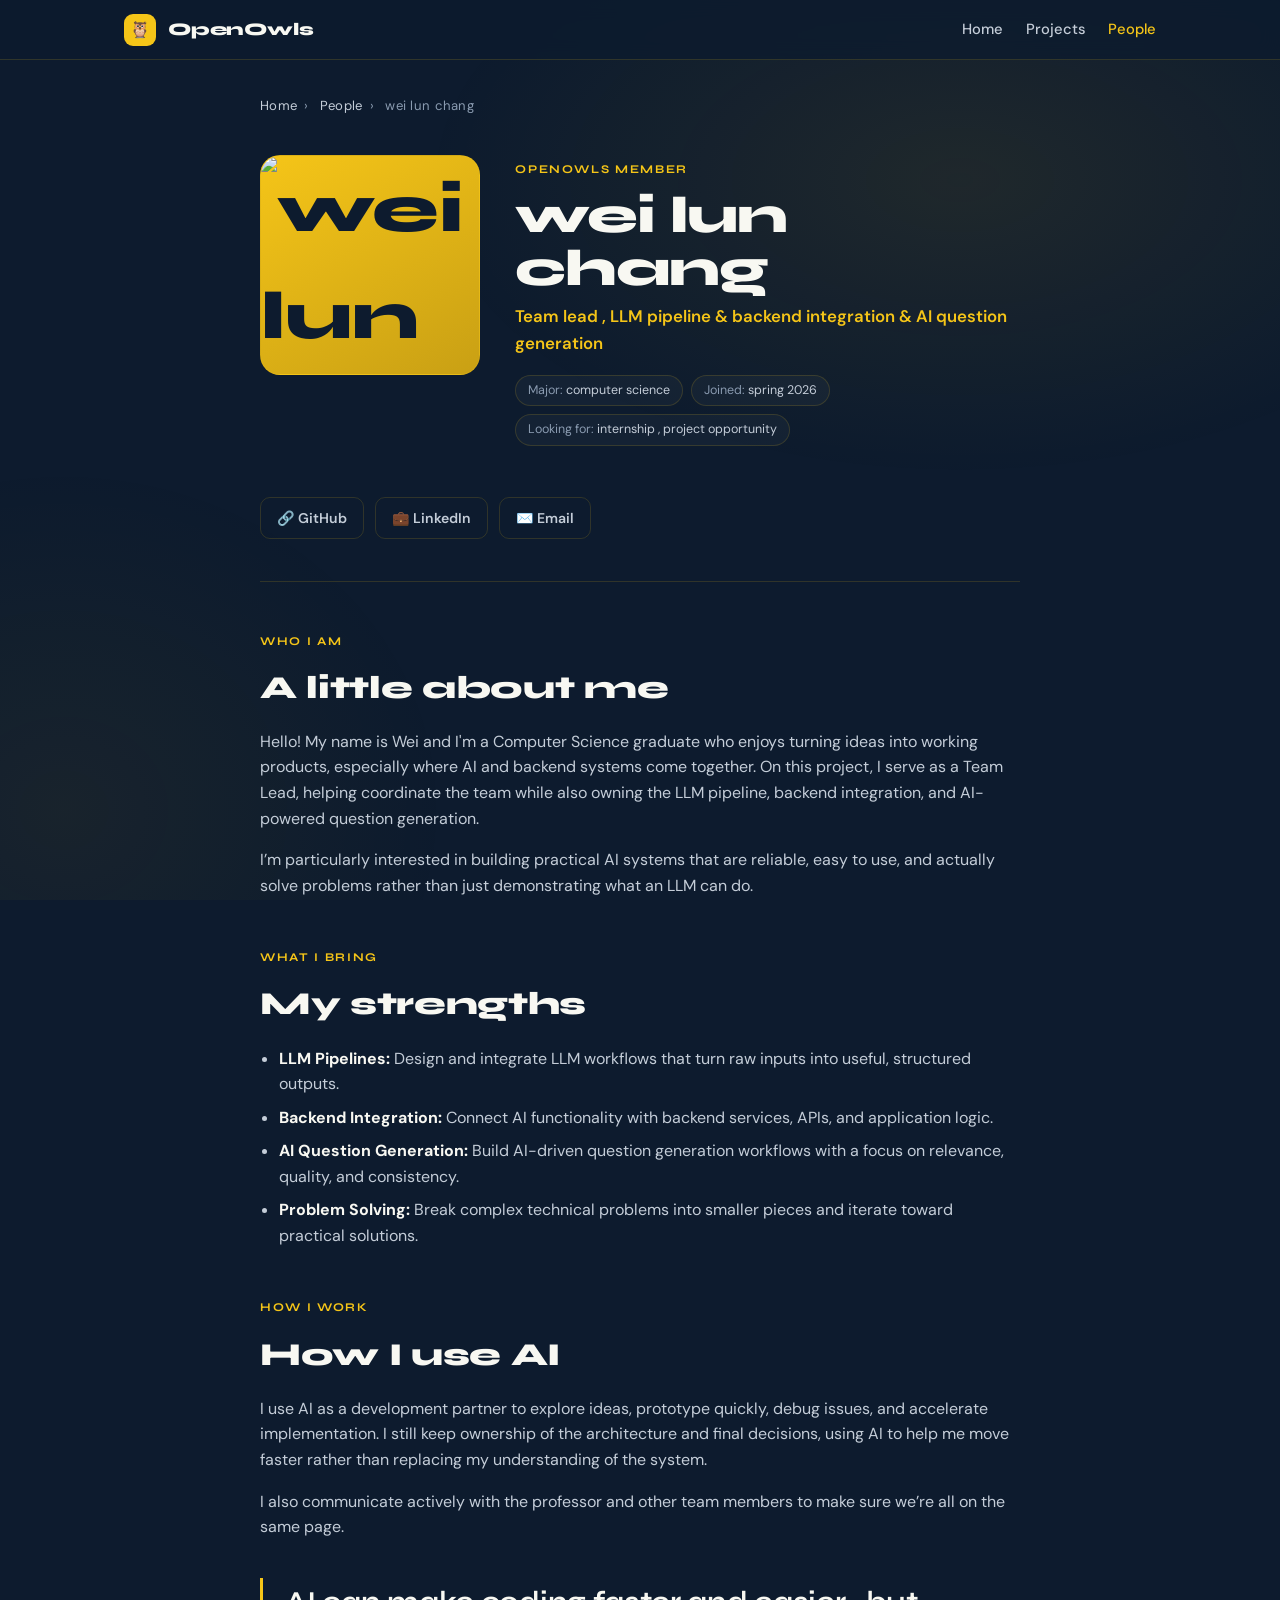
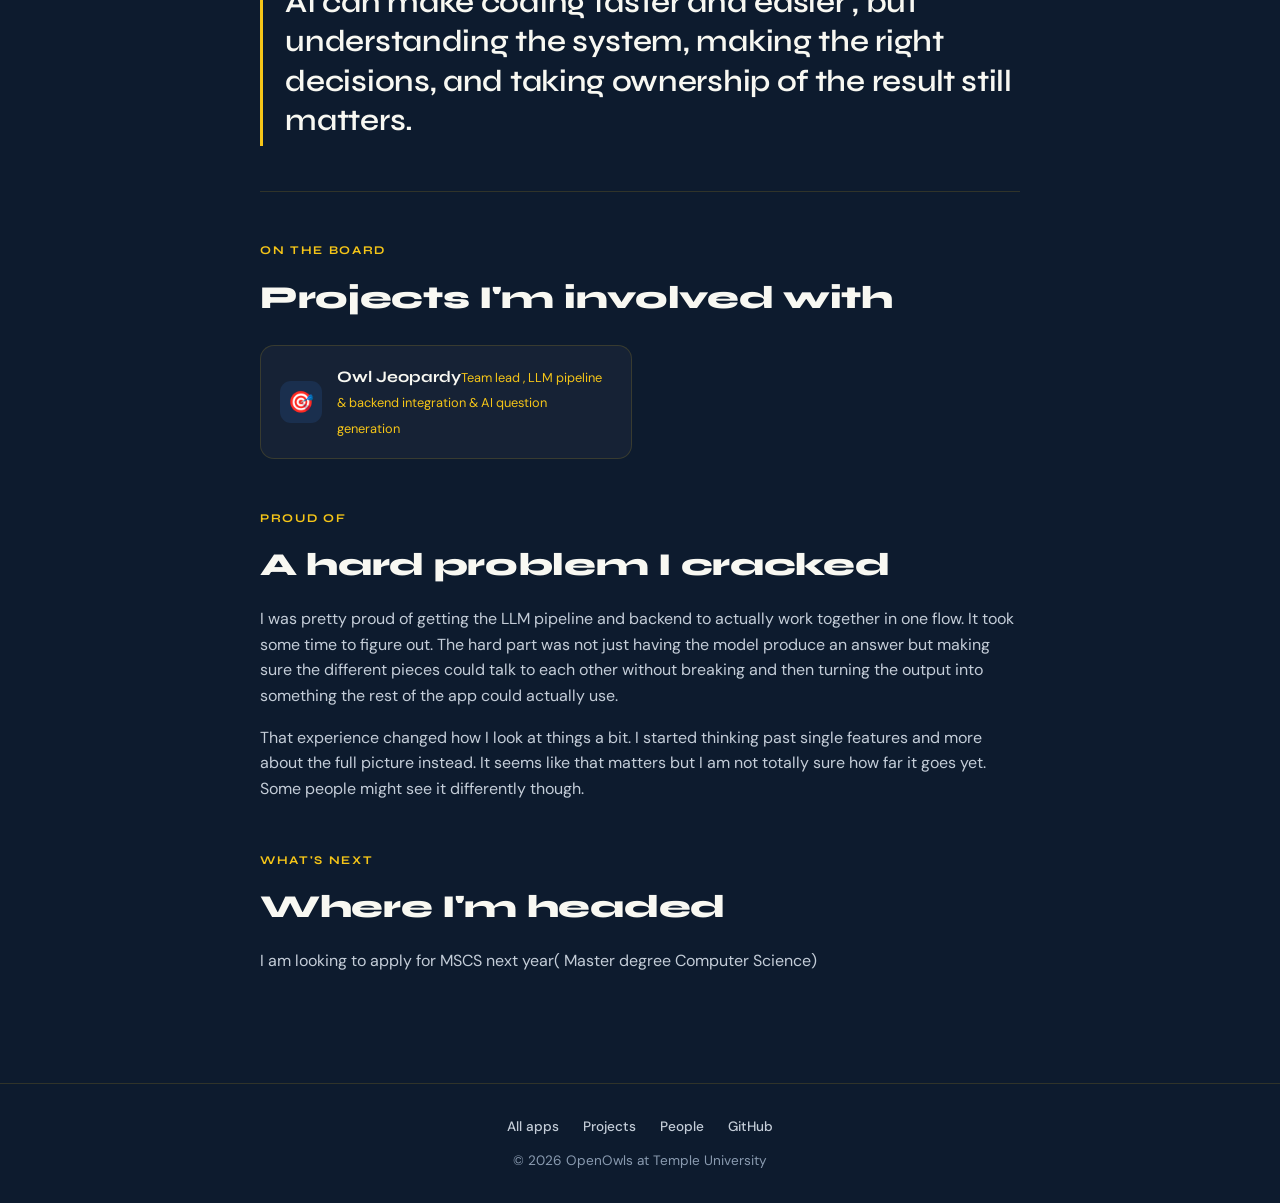
==== people/wei-lun-chang.html @ 688dd695 "Add Wei-Lun Chang to the People page" ====
<!DOCTYPE html>
<html lang="en">
<head>
  <meta charset="UTF-8" />
  <meta name="viewport" content="width=device-width, initial-scale=1.0" />
  <title>wei lun chang — OpenOwls Member</title>
  <meta name="description" content="wei lun chang, OpenOwls at Temple University — Team lead , LLM pipeline &amp; backend integration &amp; AI question generation." />

  <meta property="og:title" content="wei lun chang — OpenOwls at Temple" />
  <meta property="og:description" content="wei lun chang, OpenOwls at Temple University — Team lead , LLM pipeline &amp; backend integration &amp; AI question generation." />
  <meta property="og:type" content="profile" />
  <meta property="og:url" content="https://openowls.ai/people/wei-lun-chang.html" />

  <link rel="icon" href="../favicon.svg" type="image/svg+xml" />
  <link rel="stylesheet" href="../assets/css/main.css" />
  <link rel="stylesheet" href="../assets/css/profile.css" />
</head>
<body>
  <div class="bg"></div>

  <header class="topnav">
    <div class="wrap">
      <a class="logo" href="../index.html" style="color:var(--white)">
        <span class="owl-icon">🦉</span><span>OpenOwls</span>
      </a>
      <nav>
        <a href="../index.html">Home</a>
        <a href="../projects/">Projects</a>
        <a href="../people/" aria-current="page">People</a>
      </nav>
    </div>
  </header>

  <main class="page">
    <div class="wrap">
      <article class="article">

        <p class="breadcrumb">
          <a href="../index.html">Home</a><span>›</span>
          <a href="../people/">People</a><span>›</span>
          wei lun chang
        </p>

        <section class="member-hero">
          <div class="portrait"><img src="https://github.com/Wei901212.png?size=400" alt="wei lun chang" /></div>
          <div>
            <span class="kicker">OpenOwls Member</span>
            <h1>wei lun chang</h1>
            <p class="role-line">Team lead , LLM pipeline &amp; backend integration &amp; AI question generation</p>

            <div class="meta-chips">
              <span class="chip"><span class="k">Major:</span> computer science</span>
              <span class="chip"><span class="k">Joined:</span> spring 2026</span>
              <span class="chip"><span class="k">Looking for:</span> internship , project opportunity</span>
            </div>
          </div>
        </section>

        <div class="linkrow">
          <a href="https://github.com/Wei901212" rel="noopener">🔗 GitHub</a>
          <a href="https://www.linkedin.com/in/t-eemo-1b6854440/?isSelfProfile=true" rel="noopener">💼 LinkedIn</a>
          <a href="mailto:porschechang112209@gmail.com">✉️ Email</a>
        </div>

        <hr class="rule" />

        <section class="section">
          <span class="kicker">Who I am</span>
          <h2>A little about me</h2>
          <p>Hello! My name is Wei and I'm a Computer Science graduate who enjoys turning ideas into working products, especially where AI and backend systems come together. On this project, I serve as a Team Lead, helping coordinate the team while also owning the LLM pipeline, backend integration, and AI-powered question generation.</p>
          <p>I’m particularly interested in building practical AI systems that are reliable, easy to use, and actually solve problems rather than just demonstrating what an LLM can do.</p>
        </section>

        <section class="section">
          <span class="kicker">What I bring</span>
          <h2>My strengths</h2>
          <ul>
            <li><strong>LLM Pipelines:</strong> Design and integrate LLM workflows that turn raw inputs into useful, structured outputs.</li>
            <li><strong>Backend Integration:</strong> Connect AI functionality with backend services, APIs, and application logic.</li>
            <li><strong>AI Question Generation:</strong> Build AI-driven question generation workflows with a focus on relevance, quality, and consistency.</li>
            <li><strong>Problem Solving:</strong> Break complex technical problems into smaller pieces and iterate toward practical solutions.</li>
          </ul>
        </section>

        <section class="section">
          <span class="kicker">How I work</span>
          <h2>How I use AI</h2>
          <p>I use AI as a development partner to explore ideas, prototype quickly, debug issues, and accelerate implementation. I still keep ownership of the architecture and final decisions, using AI to help me move faster rather than replacing my understanding of the system.</p>
          <p>I also communicate actively with the professor and other team members to make sure we’re all on the same page.</p>
          <blockquote class="pull">
            AI can make coding faster and easier , but understanding the system, making the right decisions, and taking ownership of the result still matters.
          </blockquote>
        </section>

        <hr class="rule" />

        <section class="section">
          <span class="kicker">On the board</span>
          <h2>Projects I'm involved with</h2>
          <div class="xlink-grid">
            <a class="xlink" href="../projects/owl-jeopardy.html">
              <span class="xi">🎯</span>
              <span class="xt"><span class="xn">Owl Jeopardy</span><span class="xr">Team lead , LLM pipeline &amp; backend integration &amp; AI question generation</span></span>
            </a>
          </div>
        </section>

        <section class="section">
          <span class="kicker">Proud of</span>
          <h2>A hard problem I cracked</h2>
          <p>I was pretty proud of getting the LLM pipeline and backend to actually work together in one flow. It took some time to figure out. The hard part was not just having the model produce an answer but making sure the different pieces could talk to each other without breaking and then turning the output into something the rest of the app could actually use.</p>
          <p>That experience changed how I look at things a bit. I started thinking past single features and more about the full picture instead. It seems like that matters but I am not totally sure how far it goes yet. Some people might see it differently though.</p>
        </section>

        <section class="section">
          <span class="kicker">What's next</span>
          <h2>Where I'm headed</h2>
          <p>I am looking to apply for MSCS next year( Master degree Computer Science)</p>
        </section>

      </article>
    </div>
  </main>

  <footer>
    <div class="wrap">
      <div class="foot-links">
        <a href="../index.html">All apps</a>
        <a href="../projects/">Projects</a>
        <a href="../people/">People</a>
        <a href="https://github.com/OpenOwls-at-Temple">GitHub</a>
      </div>
      <div>© <span id="year">2026</span> OpenOwls at Temple University</div>
    </div>
  </footer>

  <script>
    (function () { var y = document.getElementById("year"); if (y) y.textContent = new Date().getFullYear(); })();
  </script>
</body>
</html>
---- assets/css/main.css ----
@import url('https://fonts.googleapis.com/css2?family=Syne:wght@400;600;700;800&family=DM+Sans:ital,wght@0,300;0,400;0,500;1,300&display=swap');

:root {
  --navy: #0d1b2e;
  --navy-mid: #122038;
  --navy-light: #1a2f4e;
  --gold: #f5c518;
  --gold-dim: #c9a014;
  --gold-pale: #fdf0b0;
  --white: #f8f8f2;
  --gray: #8a9bb0;
  --gray-light: #c4cdd8;
  --card-bg: #162235;
  --border: rgba(245, 197, 24, 0.15);
  --green: #4ade80;
  --font-display: 'Syne', sans-serif;
  --font-body: 'DM Sans', sans-serif;
}

*, *::before, *::after { box-sizing: border-box; margin: 0; padding: 0; }

html { scroll-behavior: smooth; }

body {
  font-family: var(--font-body);
  background: var(--navy);
  color: var(--white);
  line-height: 1.6;
  min-height: 100vh;
  overflow-x: hidden;
  display: flex;
  flex-direction: column;
}

a { color: var(--gold); text-decoration: none; transition: color 0.2s; }
a:hover { color: var(--gold-pale); }

.wrap { width: 100%; max-width: 1080px; margin: 0 auto; padding: 0 1.5rem; }

/* ── BACKGROUND GLOW ── */
.bg {
  position: fixed; inset: 0; z-index: 0; pointer-events: none;
  background:
    radial-gradient(ellipse 70% 55% at 75% 20%, rgba(245,197,24,0.08) 0%, transparent 60%),
    radial-gradient(ellipse 55% 70% at 5% 90%, rgba(245,197,24,0.05) 0%, transparent 55%);
}

/* ── HERO ── */
.hero { position: relative; z-index: 1; padding: 5rem 0 2.5rem; text-align: center; }

.logo {
  display: inline-flex; align-items: center; gap: 0.75rem;
  font-family: var(--font-display); font-size: 1.35rem; font-weight: 800;
  color: var(--white); letter-spacing: -0.01em; margin-bottom: 2.5rem;
}
.logo .owl-icon {
  width: 40px; height: 40px; background: var(--gold); border-radius: 9px;
  display: flex; align-items: center; justify-content: center; font-size: 1.2rem;
}

.hero h1 {
  font-family: var(--font-display); font-weight: 800;
  font-size: clamp(2.4rem, 6vw, 3.8rem); line-height: 1.05;
  letter-spacing: -0.02em; margin-bottom: 1rem;
}
.hero h1 .accent { color: var(--gold); }

.hero p.tagline {
  color: var(--gray-light); font-size: clamp(1rem, 2.2vw, 1.2rem);
  max-width: 34rem; margin: 0 auto 1.25rem;
}

.live-count {
  display: inline-block; font-size: 0.8rem; font-weight: 600;
  letter-spacing: 0.05em; text-transform: uppercase; color: var(--gold);
  border: 1px solid var(--border); border-radius: 999px;
  padding: 0.4rem 1rem; background: rgba(245,197,24,0.04);
}

/* ── SITE NAV (sticky top bar, on every page) ── */
.topnav {
  position: sticky; top: 0; z-index: 20;
  background: rgba(13, 27, 46, 0.82);
  backdrop-filter: blur(10px);
  border-bottom: 1px solid var(--border);
}
.topnav .wrap {
  display: flex; align-items: center; justify-content: space-between;
  padding-top: 0.85rem; padding-bottom: 0.85rem;
}
.topnav .logo { margin-bottom: 0; font-size: 1.1rem; color: var(--white); }
.topnav .logo .owl-icon { width: 32px; height: 32px; font-size: 1rem; }
.topnav nav { display: flex; gap: 1.4rem; align-items: center; }
.topnav nav a { color: var(--gray-light); font-weight: 500; font-size: 0.92rem; }
.topnav nav a:hover, .topnav nav a[aria-current] { color: var(--gold); }

/* ── GRID ── */
main { position: relative; z-index: 1; flex: 1 0 auto; padding-bottom: 4rem; }

.grid {
  display: grid; gap: 1.25rem; margin-top: 2.5rem;
  grid-template-columns: repeat(auto-fill, minmax(280px, 1fr));
}

.card {
  display: flex; flex-direction: column;
  background: var(--card-bg); border: 1px solid var(--border);
  border-radius: 16px; padding: 1.6rem;
  color: var(--white);
  transition: transform 0.18s ease, border-color 0.18s ease, box-shadow 0.18s ease;
}
a.card:hover {
  transform: translateY(-4px);
  border-color: rgba(245,197,24,0.45);
  box-shadow: 0 14px 34px rgba(0,0,0,0.35);
}
.card--soon { opacity: 0.62; }

.card-head {
  display: flex; align-items: center; justify-content: space-between;
  margin-bottom: 1rem;
}
.card-icon {
  width: 48px; height: 48px; border-radius: 12px;
  background: var(--navy-light);
  display: flex; align-items: center; justify-content: center; font-size: 1.5rem;
}

.badge {
  font-size: 0.68rem; font-weight: 700; letter-spacing: 0.08em;
  text-transform: uppercase; padding: 0.28rem 0.6rem; border-radius: 999px;
}
.badge--live {
  color: var(--green); background: rgba(74,222,128,0.1);
  border: 1px solid rgba(74,222,128,0.25);
}
.badge--live::before {
  content: ""; display: inline-block; width: 6px; height: 6px;
  border-radius: 50%; background: var(--green); margin-right: 0.4rem;
  vertical-align: middle;
}
.badge--soon {
  color: var(--gray); background: rgba(138,155,176,0.08);
  border: 1px solid rgba(138,155,176,0.2);
}

.card-name {
  font-family: var(--font-display); font-size: 1.3rem; font-weight: 800;
  letter-spacing: -0.01em; margin-bottom: 0.5rem;
}
.card-desc { color: var(--gray-light); font-size: 0.92rem; flex: 1 0 auto; }

.card-tags { display: flex; flex-wrap: wrap; gap: 0.4rem; margin-top: 1rem; }
.tag {
  font-size: 0.72rem; color: var(--gray-light);
  background: rgba(255,255,255,0.03); border: 1px solid var(--border);
  border-radius: 6px; padding: 0.22rem 0.55rem;
}

.card-foot {
  display: flex; align-items: center; justify-content: space-between;
  margin-top: 1.25rem; padding-top: 1rem; border-top: 1px solid var(--border);
}
.card-url { font-size: 0.8rem; color: var(--gold); font-weight: 500; }
.card-arrow {
  font-size: 1.1rem; color: var(--gold);
  transition: transform 0.18s ease;
}
a.card:hover .card-arrow { transform: translateX(4px); }

/* ── FOOTER ── */
footer {
  position: relative; z-index: 1; flex-shrink: 0;
  border-top: 1px solid var(--border);
  padding: 2rem 0; text-align: center;
  color: var(--gray); font-size: 0.85rem;
}
footer .foot-links { display: flex; gap: 1.5rem; justify-content: center; margin-bottom: 0.75rem; flex-wrap: wrap; }
footer .foot-links a { color: var(--gray-light); font-weight: 500; }
footer .foot-links a:hover { color: var(--gold); }

@media (max-width: 640px) {
  .hero { padding: 3.5rem 0 1.5rem; }
  .card { padding: 1.35rem; }
  .topnav nav { gap: 1rem; }
}
---- assets/css/profile.css ----
/* ═══════════════════════════════════════════════════════════════════════
   OpenOwls — profile pages (project detail + member spotlight)
   ───────────────────────────────────────────────────────────────────────
   Loaded AFTER main.css, so it inherits the navy/gold theme variables
   (--navy, --gold, --card-bg, fonts, etc.) and only adds the page-specific
   "magazine profile" layout used by /projects/*.html and /people/*.html.
   ═══════════════════════════════════════════════════════════════════════ */

/* Site nav (.topnav) lives in main.css — it is shared by every page. */

/* ── generic inner-page shell ── */
.page { position: relative; z-index: 1; flex: 1 0 auto; }
.article { max-width: 760px; margin: 0 auto; }

.breadcrumb {
  font-size: 0.82rem; color: var(--gray);
  letter-spacing: 0.02em; margin: 2.2rem 0 1.4rem;
}
.breadcrumb a { color: var(--gray-light); }
.breadcrumb a:hover { color: var(--gold); }
.breadcrumb span { color: var(--gray); margin: 0 0.45rem; }

/* kicker label above a heading */
.kicker {
  display: inline-block; font-family: var(--font-display);
  font-size: 0.74rem; font-weight: 700; letter-spacing: 0.14em;
  text-transform: uppercase; color: var(--gold);
  margin-bottom: 0.7rem;
}

/* ── PROJECT HERO BAND ── */
.proj-hero { padding: 1rem 0 2rem; }
.proj-hero .status-row {
  display: flex; align-items: center; gap: 0.8rem; margin-bottom: 1.4rem;
}
.proj-hero .proj-emoji {
  width: 64px; height: 64px; border-radius: 16px;
  background: var(--navy-light); display: flex; align-items: center;
  justify-content: center; font-size: 2rem; flex-shrink: 0;
}
.proj-hero h1 {
  font-family: var(--font-display); font-weight: 800;
  font-size: clamp(2.2rem, 6vw, 3.4rem); line-height: 1.04;
  letter-spacing: -0.02em; margin-bottom: 0.9rem;
}
.proj-hero .lede {
  font-size: clamp(1.05rem, 2.4vw, 1.28rem); color: var(--gray-light);
  max-width: 40rem; margin-bottom: 1.5rem;
}
.stack-row { display: flex; flex-wrap: wrap; gap: 0.45rem; margin-bottom: 1.6rem; }
.cta-row { display: flex; flex-wrap: wrap; gap: 0.8rem; align-items: center; }
.btn {
  display: inline-flex; align-items: center; gap: 0.5rem;
  font-family: var(--font-display); font-weight: 700; font-size: 0.95rem;
  padding: 0.7rem 1.3rem; border-radius: 10px;
  transition: transform 0.16s ease, box-shadow 0.16s ease, background 0.16s;
}
.btn--gold { background: var(--gold); color: var(--navy); }
.btn--gold:hover { color: var(--navy); transform: translateY(-2px); box-shadow: 0 10px 26px rgba(245,197,24,0.25); }
.btn--ghost { border: 1px solid var(--border); color: var(--gray-light); }
.btn--ghost:hover { border-color: var(--gold); color: var(--gold); }

/* screenshot / demo placeholder frame */
.shot {
  border: 1px solid var(--border); border-radius: 16px;
  background:
    repeating-linear-gradient(135deg, rgba(255,255,255,0.02) 0 14px, transparent 14px 28px),
    var(--card-bg);
  aspect-ratio: 16 / 9; display: flex; align-items: center; justify-content: center;
  color: var(--gray); font-size: 0.9rem; text-align: center; padding: 1rem;
  margin: 2.2rem 0;
}
.shot span { max-width: 22rem; }

/* ── CONTENT SECTIONS ── */
.section { margin: 2.8rem 0; }
.section h2 {
  font-family: var(--font-display); font-weight: 800;
  font-size: clamp(1.5rem, 3.5vw, 2rem); letter-spacing: -0.01em;
  margin-bottom: 1rem;
}
.section p { color: var(--gray-light); margin-bottom: 1rem; }
.section p:last-child { margin-bottom: 0; }
.section ul { color: var(--gray-light); padding-left: 1.2rem; margin-bottom: 1rem; }
.section ul li { margin-bottom: 0.5rem; }
.section strong { color: var(--white); }

/* pull quote */
.pull {
  font-family: var(--font-display); font-weight: 600;
  font-size: clamp(1.3rem, 3.6vw, 1.9rem); line-height: 1.3;
  color: var(--white); border-left: 3px solid var(--gold);
  padding: 0.3rem 0 0.3rem 1.4rem; margin: 2.4rem 0;
  letter-spacing: -0.01em;
}
.pull cite { display: block; font-family: var(--font-body); font-style: normal;
  font-weight: 400; font-size: 0.92rem; color: var(--gold); margin-top: 0.8rem; }

/* ── CONTRIBUTOR CARDS (project team) ── */
.team-grid {
  display: grid; gap: 1.2rem; margin-top: 1.6rem;
  grid-template-columns: repeat(auto-fill, minmax(300px, 1fr));
}
.contrib {
  background: var(--card-bg); border: 1px solid var(--border);
  border-radius: 16px; padding: 1.5rem;
}
.contrib-head { display: flex; align-items: center; gap: 0.9rem; margin-bottom: 1.1rem; }
.avatar {
  width: 52px; height: 52px; border-radius: 50%; flex-shrink: 0;
  display: flex; align-items: center; justify-content: center;
  font-family: var(--font-display); font-weight: 800; font-size: 1.15rem;
  color: var(--navy); background: linear-gradient(135deg, var(--gold), var(--gold-dim));
}
.contrib-head .who { line-height: 1.25; }
.contrib-head .who .name { font-family: var(--font-display); font-weight: 700; font-size: 1.05rem; color: var(--white); }
.contrib-head .who .role { font-size: 0.82rem; color: var(--gold); }
.contrib .field { margin-bottom: 0.85rem; }
.contrib .field:last-child { margin-bottom: 0; }
.contrib .field .label {
  font-size: 0.7rem; font-weight: 700; letter-spacing: 0.08em;
  text-transform: uppercase; color: var(--gray); display: block; margin-bottom: 0.25rem;
}
.contrib .field p { font-size: 0.9rem; color: var(--gray-light); margin: 0; }
.contrib .profile-link { font-size: 0.85rem; font-weight: 600; margin-top: 1rem; display: inline-block; }

/* ── MEMBER PROFILE HERO ── */
.member-hero {
  display: grid; grid-template-columns: 220px 1fr; gap: 2.2rem;
  align-items: start; padding: 1rem 0 1rem;
}
.portrait {
  width: 220px; height: 220px; border-radius: 20px; overflow: hidden;
  display: flex; align-items: center; justify-content: center;
  font-family: var(--font-display); font-weight: 800; font-size: 4.2rem;
  color: var(--navy);
  background: linear-gradient(150deg, var(--gold) 0%, var(--gold-dim) 100%);
  border: 1px solid var(--border); position: relative;
}
.portrait::after {
  content: "Headshot goes here"; position: absolute; bottom: 10px;
  font-family: var(--font-body); font-size: 0.62rem; font-weight: 600;
  letter-spacing: 0.05em; text-transform: uppercase;
  color: rgba(13,27,46,0.6);
}
/* When a real photo (e.g. a GitHub avatar) is present, let it fill the frame
   and drop the "Headshot goes here" placeholder label. */
.portrait img { width: 100%; height: 100%; object-fit: cover; }
.portrait:has(img)::after { content: none; }
.member-hero h1 {
  font-family: var(--font-display); font-weight: 800;
  font-size: clamp(2.1rem, 5.5vw, 3.2rem); line-height: 1.03;
  letter-spacing: -0.02em; margin-bottom: 0.5rem;
}
.member-hero .role-line { font-size: 1.05rem; color: var(--gold); font-weight: 600; margin-bottom: 1.1rem; }
.meta-chips { display: flex; flex-wrap: wrap; gap: 0.5rem; margin-bottom: 1.2rem; }
.chip {
  font-size: 0.78rem; color: var(--gray-light);
  background: rgba(255,255,255,0.03); border: 1px solid var(--border);
  border-radius: 999px; padding: 0.3rem 0.75rem;
}
.chip .k { color: var(--gray); }
.member-hero .intro-quote {
  font-family: var(--font-display); font-weight: 600; font-size: 1.15rem;
  color: var(--white); line-height: 1.35; letter-spacing: -0.01em;
}

/* ── cross-link cards (projects a member shipped) ── */
.xlink-grid { display: grid; gap: 1rem; grid-template-columns: repeat(auto-fill, minmax(260px, 1fr)); margin-top: 1.4rem; }
.xlink {
  display: flex; align-items: center; gap: 0.9rem;
  background: var(--card-bg); border: 1px solid var(--border);
  border-radius: 14px; padding: 1.1rem 1.2rem; color: var(--white);
  transition: transform 0.16s ease, border-color 0.16s ease;
}
.xlink:hover { transform: translateY(-3px); border-color: rgba(245,197,24,0.45); color: var(--white); }
.xlink .xi {
  width: 42px; height: 42px; border-radius: 11px; background: var(--navy-light);
  display: flex; align-items: center; justify-content: center; font-size: 1.3rem; flex-shrink: 0;
}
.xlink .xt .xn { font-family: var(--font-display); font-weight: 700; font-size: 1rem; }
.xlink .xt .xr { font-size: 0.8rem; color: var(--gold); }

/* ── link row (github / linkedin / etc) ── */
.linkrow { display: flex; flex-wrap: wrap; gap: 0.7rem; margin-top: 1rem; }
.linkrow a {
  display: inline-flex; align-items: center; gap: 0.45rem;
  border: 1px solid var(--border); border-radius: 10px;
  padding: 0.55rem 1rem; font-size: 0.88rem; font-weight: 600; color: var(--gray-light);
}
.linkrow a:hover { border-color: var(--gold); color: var(--gold); }

/* divider */
.rule { border: none; border-top: 1px solid var(--border); margin: 2.6rem 0; }

/* placeholder note banner */
.tpl-note {
  background: rgba(245,197,24,0.06); border: 1px dashed rgba(245,197,24,0.35);
  border-radius: 12px; padding: 0.8rem 1.1rem; margin: 1.6rem auto 0; max-width: 760px;
  font-size: 0.82rem; color: var(--gold-pale);
}

@media (max-width: 720px) {
  .member-hero { grid-template-columns: 1fr; gap: 1.4rem; }
  .portrait { width: 150px; height: 150px; font-size: 3rem; }
}
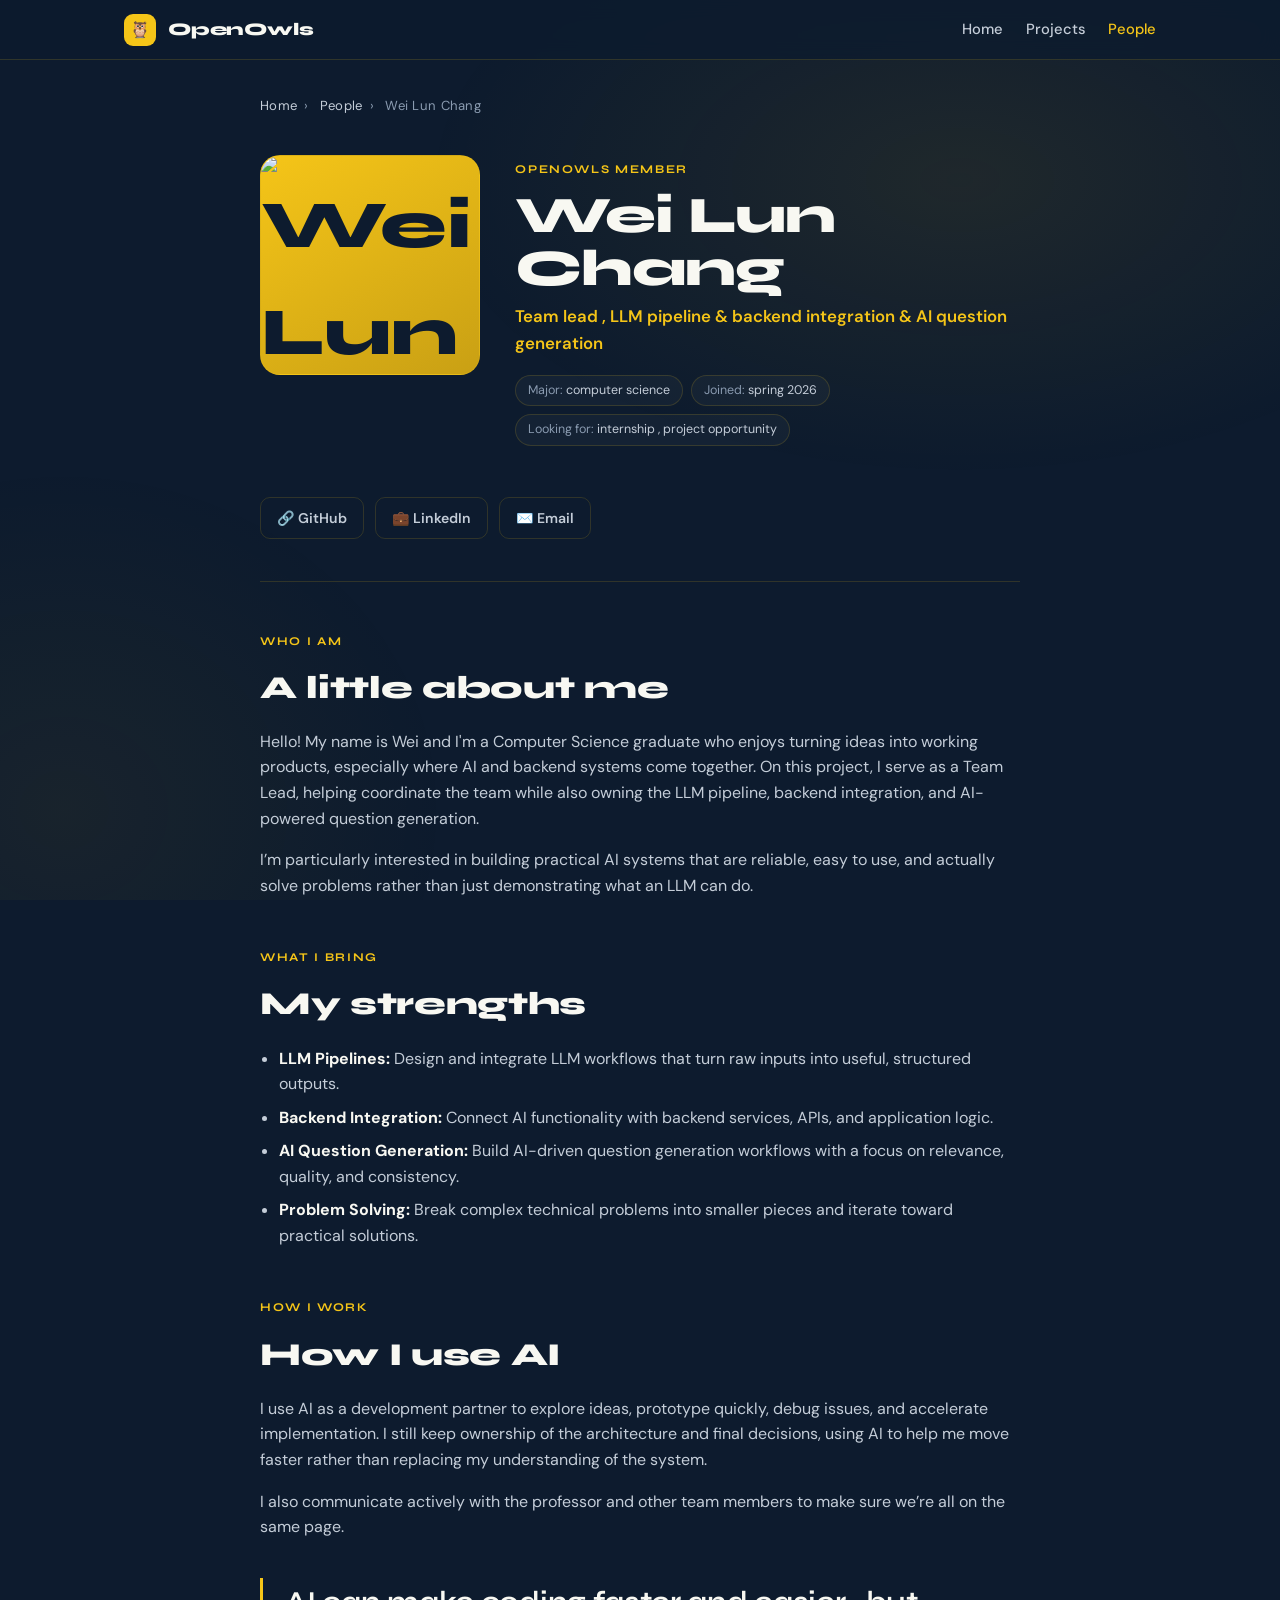
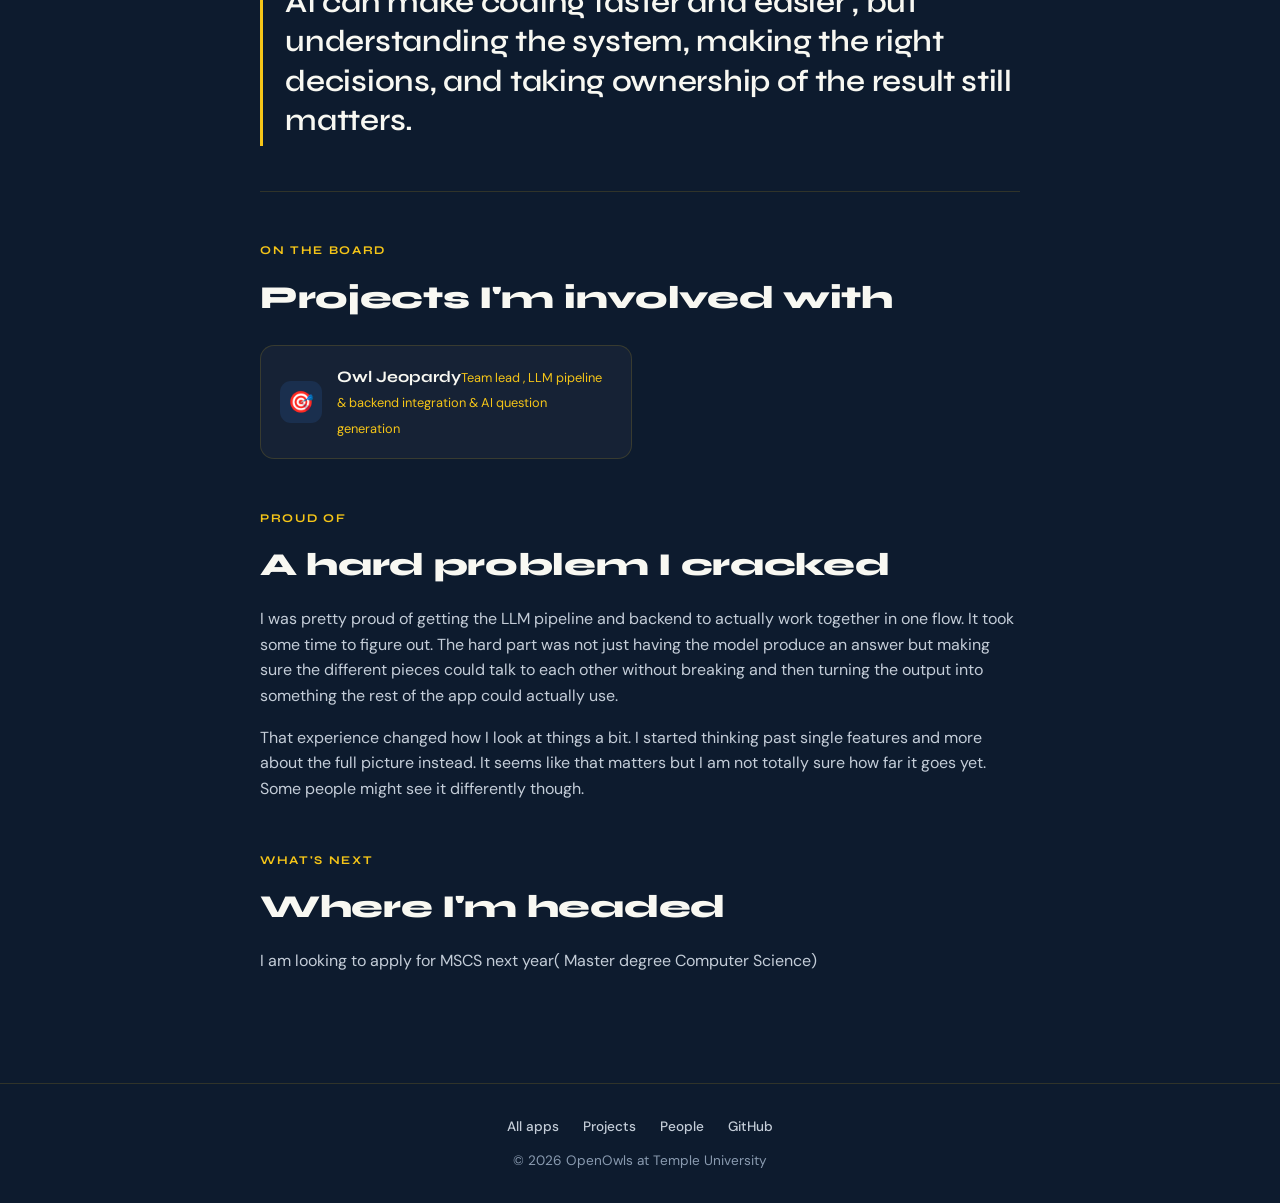
==== commit a2da16f0: "Capitalize name for consistency with other member pages" ====
--- a/people/wei-lun-chang.html
+++ b/people/wei-lun-chang.html
@@ -3,11 +3,11 @@
 <head>
   <meta charset="UTF-8" />
   <meta name="viewport" content="width=device-width, initial-scale=1.0" />
-  <title>wei lun chang — OpenOwls Member</title>
-  <meta name="description" content="wei lun chang, OpenOwls at Temple University — Team lead , LLM pipeline &amp; backend integration &amp; AI question generation." />
+  <title>Wei Lun Chang — OpenOwls Member</title>
+  <meta name="description" content="Wei Lun Chang, OpenOwls at Temple University — Team lead , LLM pipeline &amp; backend integration &amp; AI question generation." />
 
-  <meta property="og:title" content="wei lun chang — OpenOwls at Temple" />
-  <meta property="og:description" content="wei lun chang, OpenOwls at Temple University — Team lead , LLM pipeline &amp; backend integration &amp; AI question generation." />
+  <meta property="og:title" content="Wei Lun Chang — OpenOwls at Temple" />
+  <meta property="og:description" content="Wei Lun Chang, OpenOwls at Temple University — Team lead , LLM pipeline &amp; backend integration &amp; AI question generation." />
   <meta property="og:type" content="profile" />
   <meta property="og:url" content="https://openowls.ai/people/wei-lun-chang.html" />
 
@@ -38,14 +38,14 @@
         <p class="breadcrumb">
           <a href="../index.html">Home</a><span>›</span>
           <a href="../people/">People</a><span>›</span>
-          wei lun chang
+          Wei Lun Chang
         </p>
 
         <section class="member-hero">
-          <div class="portrait"><img src="https://github.com/Wei901212.png?size=400" alt="wei lun chang" /></div>
+          <div class="portrait"><img src="https://github.com/Wei901212.png?size=400" alt="Wei Lun Chang" /></div>
           <div>
             <span class="kicker">OpenOwls Member</span>
-            <h1>wei lun chang</h1>
+            <h1>Wei Lun Chang</h1>
             <p class="role-line">Team lead , LLM pipeline &amp; backend integration &amp; AI question generation</p>
 
             <div class="meta-chips">
